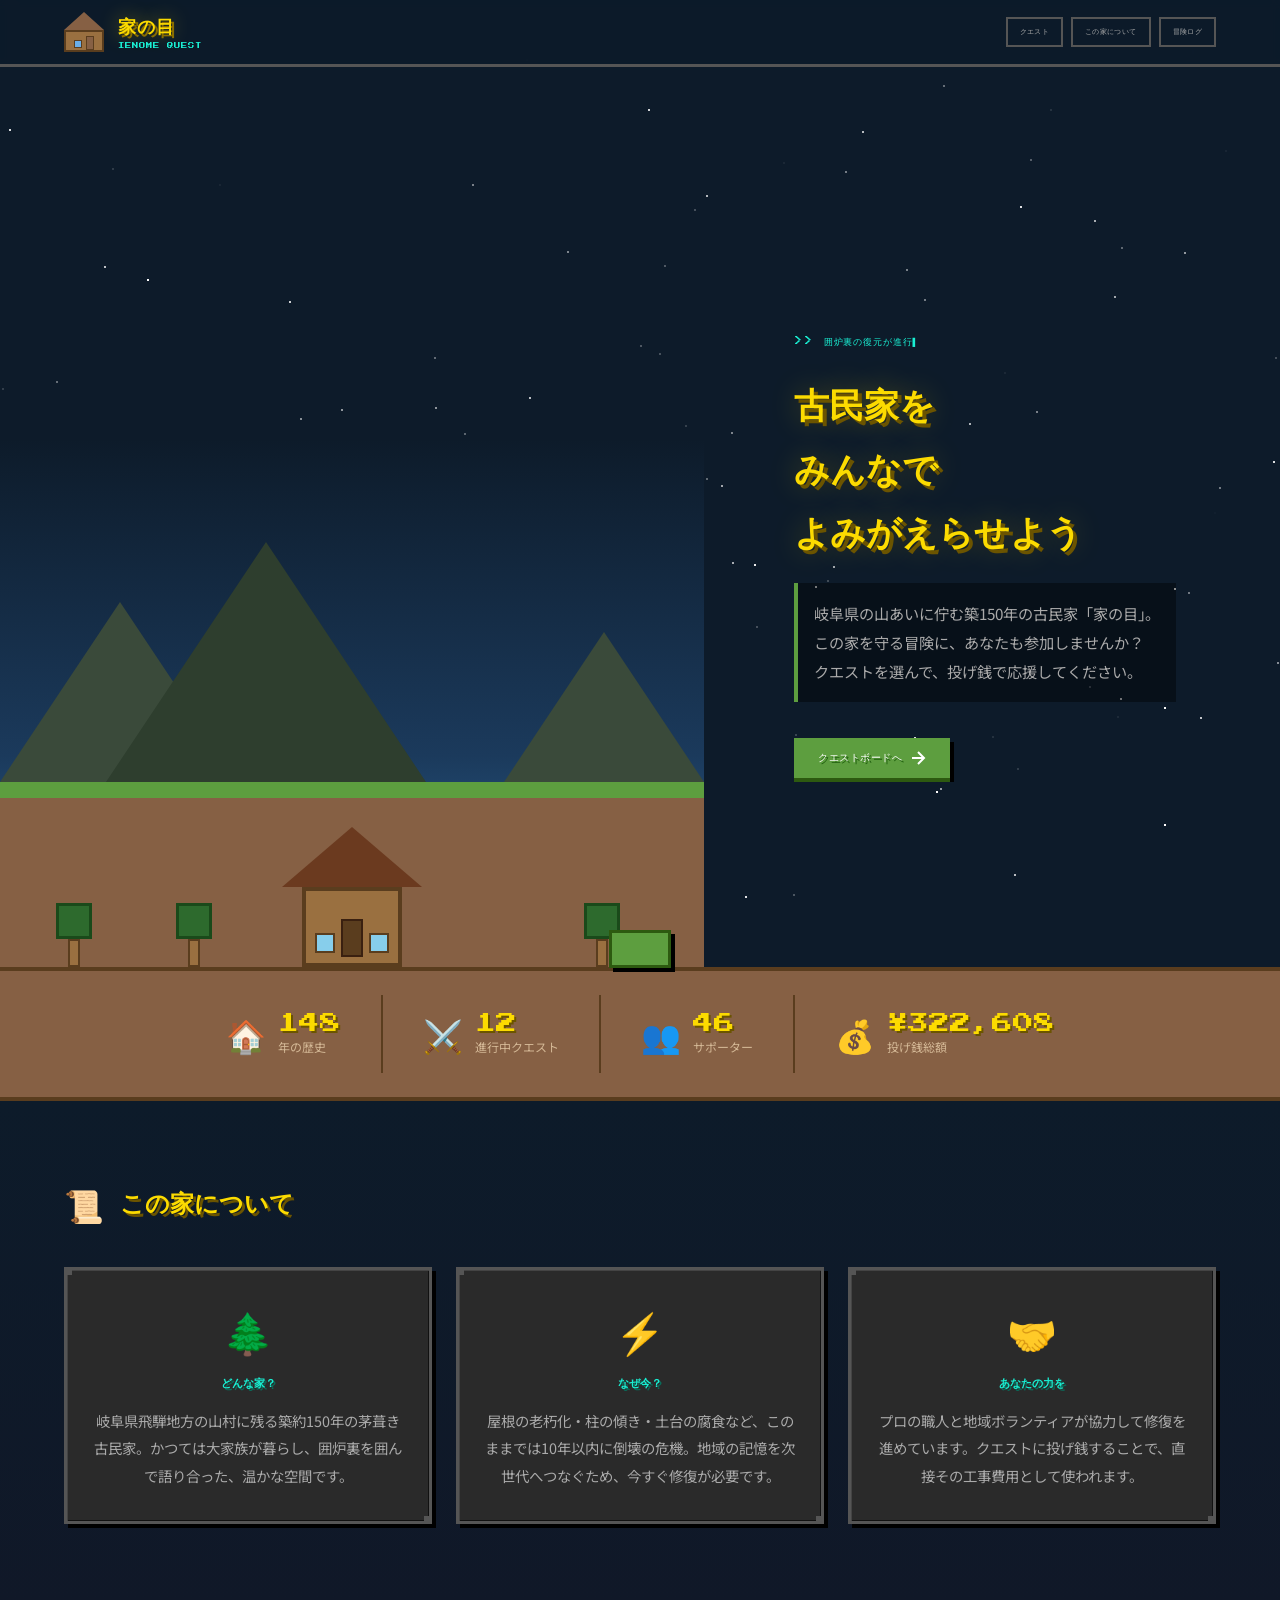
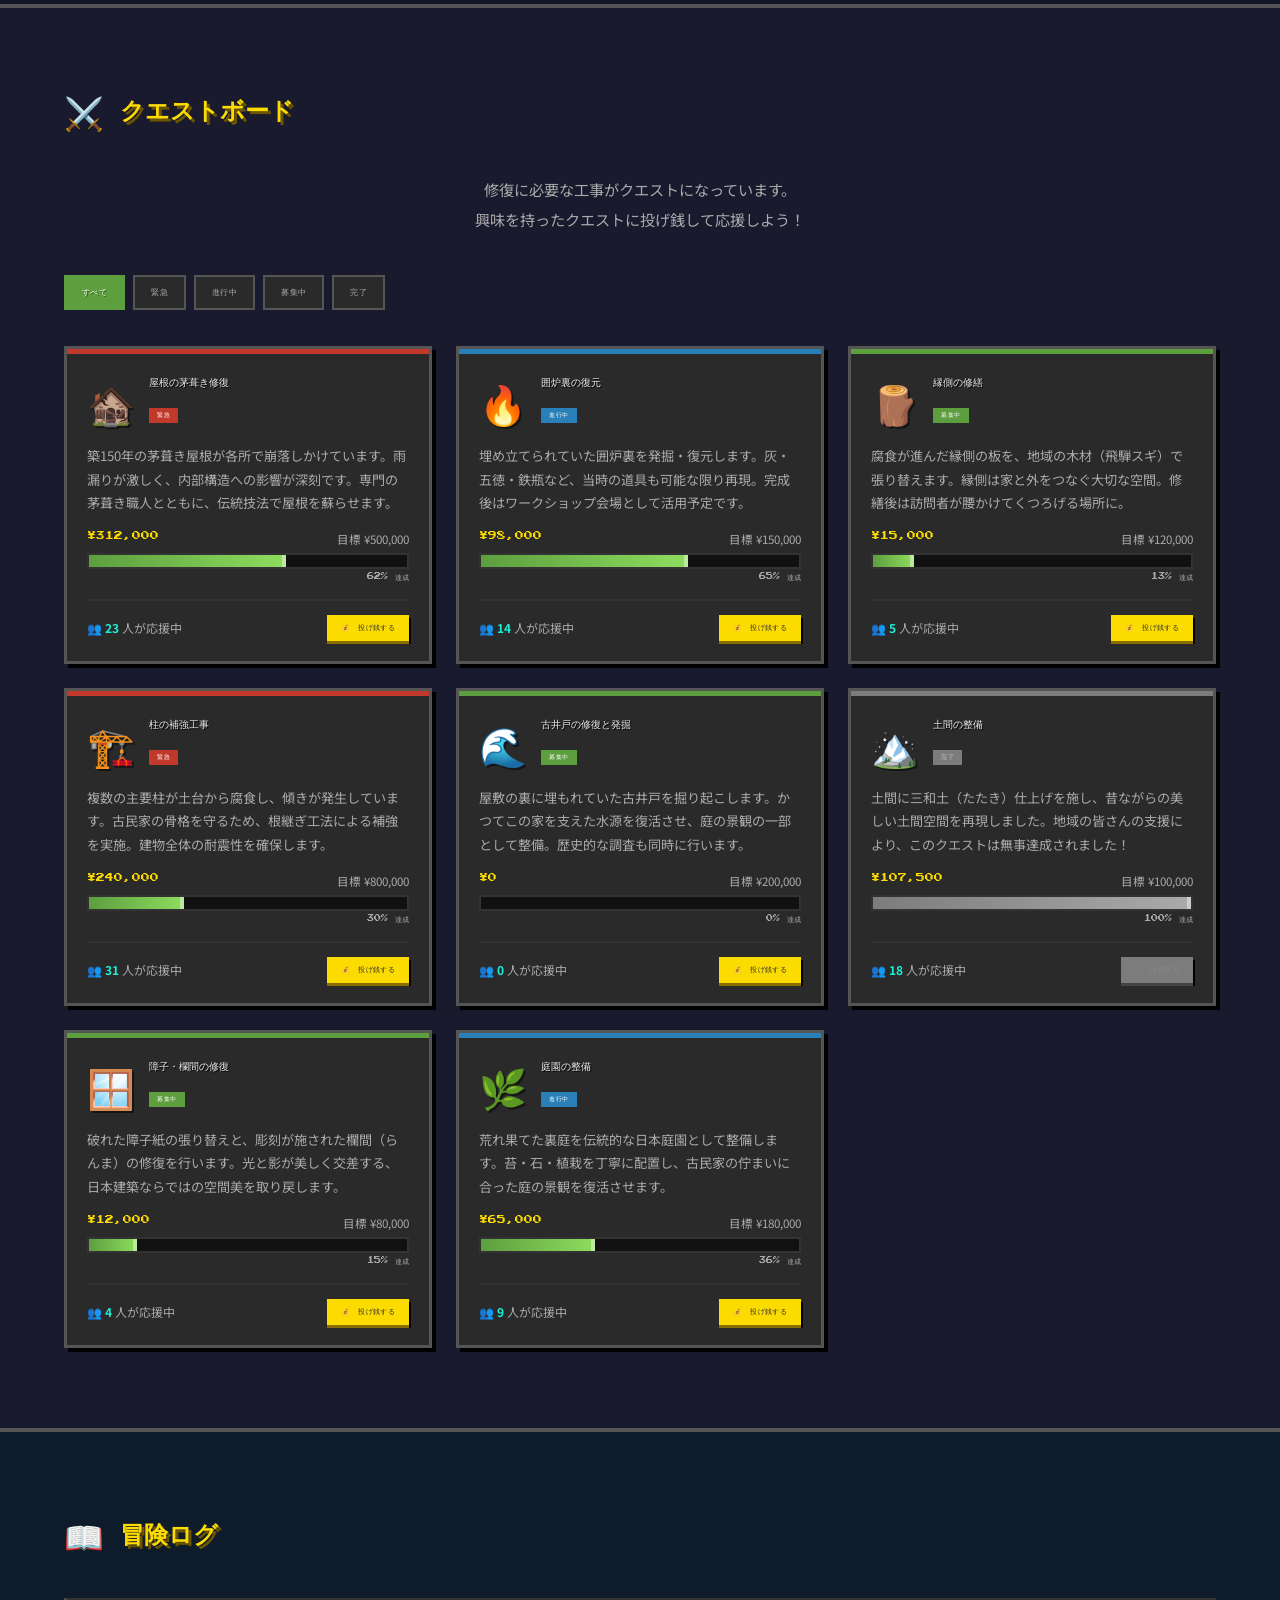
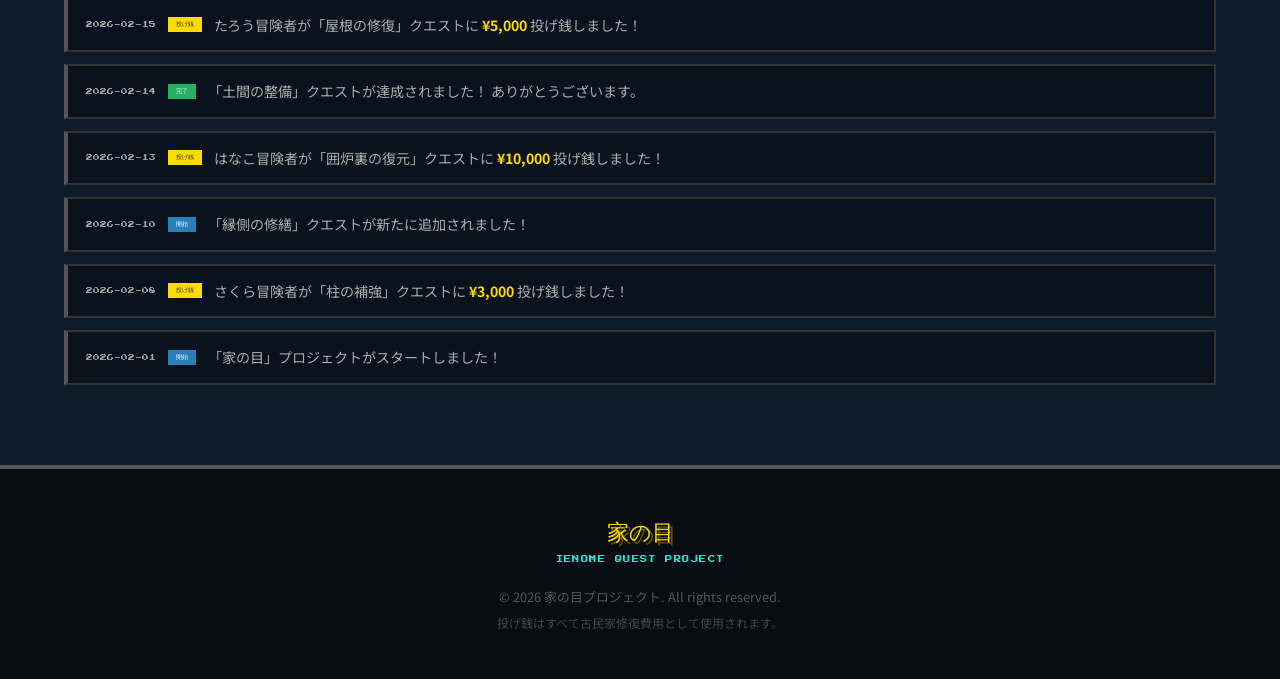
==== index.html @ 450e5b31 "Add Minecraft-themed 家の目 quest website 古民家修復プロジェクト「家の目」のベースウェブサイトを作成。 Minecraftスタイルのデザインで、修復クエストに投げ銭" ====
<!DOCTYPE html>
<html lang="ja">
<head>
  <meta charset="UTF-8" />
  <meta name="viewport" content="width=device-width, initial-scale=1.0" />
  <title>家の目 | 古民家クエスト</title>
  <link rel="preconnect" href="https://fonts.googleapis.com" />
  <link rel="preconnect" href="https://fonts.gstatic.com" crossorigin />
  <link href="https://fonts.googleapis.com/css2?family=Press+Start+2P&family=Noto+Sans+JP:wght@400;700&display=swap" rel="stylesheet" />
  <link rel="stylesheet" href="style.css" />
</head>
<body>

  <!-- ===== STARS BACKGROUND ===== -->
  <div class="stars" id="stars"></div>

  <!-- ===== HEADER ===== -->
  <header class="site-header">
    <div class="header-inner">
      <div class="logo-block">
        <div class="pixel-house">
          <div class="ph-roof"></div>
          <div class="ph-wall">
            <div class="ph-window"></div>
            <div class="ph-door"></div>
          </div>
        </div>
        <div class="logo-text">
          <h1 class="site-title">家の目</h1>
          <p class="site-subtitle">IENOME QUEST</p>
        </div>
      </div>
      <nav class="header-nav">
        <a href="#quests" class="nav-btn">クエスト</a>
        <a href="#about" class="nav-btn">この家について</a>
        <a href="#log" class="nav-btn">冒険ログ</a>
      </nav>
    </div>
  </header>

  <!-- ===== HERO ===== -->
  <section class="hero">
    <div class="hero-inner">
      <div class="typewriter-wrap">
        <p class="typewriter" id="typewriter"></p>
      </div>
      <h2 class="hero-title">古民家を<br>みんなで<br>よみがえらせよう</h2>
      <p class="hero-desc">
        岐阜県の山あいに佇む築150年の古民家「家の目」。<br>
        この家を守る冒険に、あなたも参加しませんか？<br>
        クエストを選んで、投げ銭で応援してください。
      </p>
      <a href="#quests" class="cta-btn pixel-btn">
        <span>クエストボードへ</span>
        <svg width="16" height="16" viewBox="0 0 16 16" fill="none"><path d="M2 8h12M8 2l6 6-6 6" stroke="currentColor" stroke-width="2"/></svg>
      </a>
    </div>
    <div class="hero-scene">
      <div class="mc-world">
        <div class="mc-sky"></div>
        <div class="mc-mountains">
          <div class="mc-mountain m1"></div>
          <div class="mc-mountain m2"></div>
          <div class="mc-mountain m3"></div>
        </div>
        <div class="mc-ground">
          <div class="mc-house">
            <div class="mc-house-roof"></div>
            <div class="mc-house-body">
              <div class="mc-house-window left"></div>
              <div class="mc-house-door"></div>
              <div class="mc-house-window right"></div>
            </div>
          </div>
          <div class="mc-tree t1"><div class="mc-tree-top"></div><div class="mc-tree-trunk"></div></div>
          <div class="mc-tree t2"><div class="mc-tree-top"></div><div class="mc-tree-trunk"></div></div>
          <div class="mc-tree t3"><div class="mc-tree-top"></div><div class="mc-tree-trunk"></div></div>
        </div>
      </div>
    </div>
  </section>

  <!-- ===== STATS ===== -->
  <section class="stats-bar">
    <div class="stat-item">
      <span class="stat-icon">🏠</span>
      <div>
        <div class="stat-num" data-target="150">0</div>
        <div class="stat-label">年の歴史</div>
      </div>
    </div>
    <div class="stat-item">
      <span class="stat-icon">⚔️</span>
      <div>
        <div class="stat-num" data-target="12">0</div>
        <div class="stat-label">進行中クエスト</div>
      </div>
    </div>
    <div class="stat-item">
      <span class="stat-icon">👥</span>
      <div>
        <div class="stat-num" data-target="47">0</div>
        <div class="stat-label">サポーター</div>
      </div>
    </div>
    <div class="stat-item">
      <span class="stat-icon">💰</span>
      <div>
        <div class="stat-num" data-target="328000" data-prefix="¥">0</div>
        <div class="stat-label">投げ銭総額</div>
      </div>
    </div>
  </section>

  <!-- ===== ABOUT ===== -->
  <section class="about-section" id="about">
    <div class="section-inner">
      <div class="section-header">
        <div class="pixel-icon">📜</div>
        <h2 class="section-title">この家について</h2>
      </div>
      <div class="about-grid">
        <div class="about-card mc-panel">
          <div class="about-card-icon">🌲</div>
          <h3>どんな家？</h3>
          <p>岐阜県飛騨地方の山村に残る築約150年の茅葺き古民家。かつては大家族が暮らし、囲炉裏を囲んで語り合った、温かな空間です。</p>
        </div>
        <div class="about-card mc-panel">
          <div class="about-card-icon">⚡</div>
          <h3>なぜ今？</h3>
          <p>屋根の老朽化・柱の傾き・土台の腐食など、このままでは10年以内に倒壊の危機。地域の記憶を次世代へつなぐため、今すぐ修復が必要です。</p>
        </div>
        <div class="about-card mc-panel">
          <div class="about-card-icon">🤝</div>
          <h3>あなたの力を</h3>
          <p>プロの職人と地域ボランティアが協力して修復を進めています。クエストに投げ銭することで、直接その工事費用として使われます。</p>
        </div>
      </div>
    </div>
  </section>

  <!-- ===== QUEST BOARD ===== -->
  <section class="quest-section" id="quests">
    <div class="section-inner">
      <div class="section-header">
        <div class="pixel-icon">⚔️</div>
        <h2 class="section-title">クエストボード</h2>
      </div>
      <p class="section-desc">修復に必要な工事がクエストになっています。<br>興味を持ったクエストに投げ銭して応援しよう！</p>

      <!-- Filter -->
      <div class="filter-bar">
        <button class="filter-btn active" data-filter="all">すべて</button>
        <button class="filter-btn" data-filter="urgent">緊急</button>
        <button class="filter-btn" data-filter="inprogress">進行中</button>
        <button class="filter-btn" data-filter="open">募集中</button>
        <button class="filter-btn" data-filter="completed">完了</button>
      </div>

      <!-- Quest Grid -->
      <div class="quest-grid" id="questGrid">
        <!-- Quests are injected by JS -->
      </div>
    </div>
  </section>

  <!-- ===== ADVENTURE LOG ===== -->
  <section class="log-section" id="log">
    <div class="section-inner">
      <div class="section-header">
        <div class="pixel-icon">📖</div>
        <h2 class="section-title">冒険ログ</h2>
      </div>
      <div class="log-list">
        <div class="log-entry">
          <span class="log-date">2026-02-15</span>
          <span class="log-badge badge-gold">投げ銭</span>
          <span class="log-text">たろう冒険者が「屋根の修復」クエストに <strong>¥5,000</strong> 投げ銭しました！</span>
        </div>
        <div class="log-entry">
          <span class="log-date">2026-02-14</span>
          <span class="log-badge badge-green">完了</span>
          <span class="log-text">「土間の整備」クエストが達成されました！ ありがとうございます。</span>
        </div>
        <div class="log-entry">
          <span class="log-date">2026-02-13</span>
          <span class="log-badge badge-gold">投げ銭</span>
          <span class="log-text">はなこ冒険者が「囲炉裏の復元」クエストに <strong>¥10,000</strong> 投げ銭しました！</span>
        </div>
        <div class="log-entry">
          <span class="log-date">2026-02-10</span>
          <span class="log-badge badge-blue">開始</span>
          <span class="log-text">「縁側の修繕」クエストが新たに追加されました！</span>
        </div>
        <div class="log-entry">
          <span class="log-date">2026-02-08</span>
          <span class="log-badge badge-gold">投げ銭</span>
          <span class="log-text">さくら冒険者が「柱の補強」クエストに <strong>¥3,000</strong> 投げ銭しました！</span>
        </div>
        <div class="log-entry">
          <span class="log-date">2026-02-01</span>
          <span class="log-badge badge-blue">開始</span>
          <span class="log-text">「家の目」プロジェクトがスタートしました！</span>
        </div>
      </div>
    </div>
  </section>

  <!-- ===== FOOTER ===== -->
  <footer class="site-footer">
    <div class="footer-inner">
      <div class="footer-logo">
        <span class="footer-title">家の目</span>
        <span class="footer-sub">IENOME QUEST PROJECT</span>
      </div>
      <p class="footer-copy">© 2026 家の目プロジェクト. All rights reserved.</p>
      <p class="footer-note">投げ銭はすべて古民家修復費用として使用されます。</p>
    </div>
  </footer>

  <!-- ===== DONATE MODAL ===== -->
  <div class="modal-overlay" id="modalOverlay">
    <div class="modal mc-panel" id="modal">
      <button class="modal-close" id="modalClose">✕</button>
      <div class="modal-header">
        <div class="modal-icon" id="modalIcon"></div>
        <h3 class="modal-title" id="modalTitle"></h3>
        <div class="modal-status" id="modalStatus"></div>
      </div>
      <div class="modal-progress-wrap">
        <div class="modal-progress-bar">
          <div class="modal-progress-fill" id="modalProgressFill"></div>
        </div>
        <div class="modal-progress-label">
          <span id="modalRaised">¥0</span> / <span id="modalGoal">¥0</span>
        </div>
      </div>
      <p class="modal-desc" id="modalDesc"></p>
      <div class="donate-amounts">
        <button class="amount-btn" data-amount="500">¥500</button>
        <button class="amount-btn" data-amount="1000">¥1,000</button>
        <button class="amount-btn" data-amount="3000">¥3,000</button>
        <button class="amount-btn" data-amount="5000">¥5,000</button>
        <button class="amount-btn" data-amount="10000">¥10,000</button>
        <button class="amount-btn custom-amount-btn" data-amount="custom">任意の金額</button>
      </div>
      <div class="custom-input-wrap" id="customInputWrap">
        <input type="number" class="custom-input" id="customInput" placeholder="金額を入力 (円)" min="100" />
      </div>
      <button class="donate-submit pixel-btn" id="donateSubmit">
        <span>投げ銭する！</span>
      </button>
    </div>
  </div>

  <!-- ===== TOAST ===== -->
  <div class="toast" id="toast"></div>

  <script src="script.js"></script>
</body>
</html>
---- style.css ----
/* ================================================================
   家の目 — Minecraft Quest Website
   style.css
================================================================ */

/* ─── RESET & BASE ─────────────────────────────────────────── */
*, *::before, *::after { box-sizing: border-box; margin: 0; padding: 0; }

:root {
  --mc-grass:   #5D9E3F;
  --mc-dirt:    #866044;
  --mc-stone:   #7C7C7C;
  --mc-wood:    #9A7040;
  --mc-gold:    #FCDB00;
  --mc-diamond: #1AEFD3;
  --mc-sky:     #6AAEE8;
  --mc-night:   #0D1B2A;
  --mc-dark:    #1A1A2E;
  --mc-panel:   #2A2A2A;
  --mc-border:  #555555;
  --mc-red:     #C0392B;
  --mc-green:   #27AE60;
  --mc-blue:    #2980B9;
  --mc-orange:  #E67E22;

  --text-main:  #EEEEEE;
  --text-dim:   #AAAAAA;
  --text-dark:  #222222;

  --font-pixel: 'Press Start 2P', monospace;
  --font-body:  'Noto Sans JP', sans-serif;

  --radius:     0px;  /* flat Minecraft look */
  --border:     3px solid var(--mc-border);
  --shadow:     4px 4px 0 #000;
}

html { scroll-behavior: smooth; }

body {
  font-family: var(--font-body);
  background-color: var(--mc-night);
  color: var(--text-main);
  min-height: 100vh;
  overflow-x: hidden;
  image-rendering: pixelated;
}

a { color: inherit; text-decoration: none; }

/* ─── STARS ─────────────────────────────────────────────────── */
.stars {
  position: fixed;
  inset: 0;
  pointer-events: none;
  z-index: 0;
}
.star {
  position: absolute;
  width: 2px;
  height: 2px;
  background: #fff;
  animation: twinkle 3s infinite alternate;
}
@keyframes twinkle {
  from { opacity: 0.2; }
  to   { opacity: 1; }
}

/* ─── SHARED PANEL ───────────────────────────────────────────── */
.mc-panel {
  background: var(--mc-panel);
  border: 3px solid var(--mc-border);
  box-shadow: inset 1px 1px 0 #444, inset -1px -1px 0 #111, var(--shadow);
  position: relative;
}

/* Pixelated corner decoration */
.mc-panel::before {
  content: '';
  position: absolute;
  top: -1px; left: -1px;
  width: 6px; height: 6px;
  background: var(--mc-border);
}
.mc-panel::after {
  content: '';
  position: absolute;
  bottom: -1px; right: -1px;
  width: 6px; height: 6px;
  background: var(--mc-border);
}

/* ─── PIXEL BUTTON ───────────────────────────────────────────── */
.pixel-btn {
  display: inline-flex;
  align-items: center;
  gap: 8px;
  font-family: var(--font-pixel);
  font-size: 0.65rem;
  padding: 12px 24px;
  background: var(--mc-grass);
  color: #fff;
  border: none;
  cursor: pointer;
  text-shadow: 2px 2px 0 #1a5a0a;
  box-shadow: 0 4px 0 #2d5a10, 4px 4px 0 #000;
  transition: transform 0.05s, box-shadow 0.05s;
  letter-spacing: 0.05em;
}
.pixel-btn:hover {
  background: #6ab84a;
  transform: translateY(-2px);
  box-shadow: 0 6px 0 #2d5a10, 4px 6px 0 #000;
}
.pixel-btn:active {
  transform: translateY(2px);
  box-shadow: 0 2px 0 #2d5a10, 4px 2px 0 #000;
}

/* ─── HEADER ─────────────────────────────────────────────────── */
.site-header {
  position: sticky;
  top: 0;
  z-index: 100;
  background: rgba(13, 27, 42, 0.92);
  border-bottom: 3px solid var(--mc-border);
  backdrop-filter: blur(4px);
}
.header-inner {
  max-width: 1200px;
  margin: 0 auto;
  padding: 12px 24px;
  display: flex;
  align-items: center;
  justify-content: space-between;
  gap: 16px;
}
.logo-block {
  display: flex;
  align-items: center;
  gap: 14px;
}

/* Pixel house icon */
.pixel-house {
  width: 40px;
  flex-shrink: 0;
}
.ph-roof {
  width: 0;
  height: 0;
  border-left: 20px solid transparent;
  border-right: 20px solid transparent;
  border-bottom: 18px solid var(--mc-dirt);
}
.ph-wall {
  background: var(--mc-wood);
  height: 22px;
  display: flex;
  align-items: flex-end;
  justify-content: center;
  gap: 4px;
  padding: 0 4px;
  border: 2px solid #5a3d1e;
}
.ph-window {
  width: 8px;
  height: 8px;
  background: var(--mc-sky);
  border: 1px solid #5a3d1e;
  margin-bottom: 2px;
}
.ph-door {
  width: 8px;
  height: 14px;
  background: var(--mc-dirt);
  border: 1px solid #5a3d1e;
}

.site-title {
  font-family: var(--font-pixel);
  font-size: 1.1rem;
  color: var(--mc-gold);
  text-shadow: 3px 3px 0 #8a6e00, 0 0 20px rgba(252, 219, 0, 0.4);
  letter-spacing: 0.05em;
}
.site-subtitle {
  font-family: var(--font-pixel);
  font-size: 0.4rem;
  color: var(--mc-diamond);
  letter-spacing: 0.15em;
  margin-top: 4px;
}

.header-nav {
  display: flex;
  gap: 8px;
  flex-wrap: wrap;
}
.nav-btn {
  font-family: var(--font-pixel);
  font-size: 0.45rem;
  padding: 8px 12px;
  background: transparent;
  border: 2px solid var(--mc-border);
  color: var(--text-dim);
  cursor: pointer;
  transition: background 0.15s, color 0.15s, border-color 0.15s;
  letter-spacing: 0.05em;
}
.nav-btn:hover {
  background: var(--mc-panel);
  color: var(--mc-gold);
  border-color: var(--mc-gold);
}

/* ─── HERO ───────────────────────────────────────────────────── */
.hero {
  position: relative;
  min-height: 100vh;
  display: flex;
  align-items: center;
  overflow: hidden;
  padding: 80px 24px 0;
}
.hero-inner {
  position: relative;
  z-index: 2;
  max-width: 560px;
  margin-left: auto;
  margin-right: 80px;
}

.typewriter-wrap {
  font-family: var(--font-pixel);
  font-size: 0.55rem;
  color: var(--mc-diamond);
  letter-spacing: 0.1em;
  min-height: 1.4em;
  margin-bottom: 20px;
}
.typewriter::after {
  content: '▌';
  animation: blink 0.7s step-end infinite;
}
@keyframes blink { 50% { opacity: 0; } }

.hero-title {
  font-family: var(--font-pixel);
  font-size: clamp(1.4rem, 4vw, 2.2rem);
  line-height: 1.8;
  color: var(--mc-gold);
  text-shadow: 4px 4px 0 #6b5400, 0 0 30px rgba(252,219,0,0.3);
  margin-bottom: 24px;
}
.hero-desc {
  font-size: 0.95rem;
  line-height: 1.9;
  color: var(--text-dim);
  margin-bottom: 36px;
  background: rgba(0,0,0,0.4);
  padding: 16px;
  border-left: 4px solid var(--mc-grass);
}

/* Minecraft world scene */
.hero-scene {
  position: absolute;
  bottom: 0;
  left: 0;
  width: 55%;
  z-index: 1;
}
.mc-world {
  position: relative;
  width: 100%;
  aspect-ratio: 4/3;
}
.mc-sky {
  position: absolute;
  inset: 0;
  background: linear-gradient(180deg, #0D1B2A 0%, #1B3A5C 60%, #2E6B9E 100%);
}
.mc-mountains {
  position: absolute;
  bottom: 35%;
  left: 0;
  right: 0;
  display: flex;
  align-items: flex-end;
  gap: 0;
}
.mc-mountain {
  position: absolute;
  bottom: 0;
}
.mc-mountain::before {
  content: '';
  display: block;
}
.m1 { left: 0; }
.m1::before {
  width: 0; height: 0;
  border-left: 120px solid transparent;
  border-right: 120px solid transparent;
  border-bottom: 180px solid #3A4A3A;
}
.m2 { left: 15%; }
.m2::before {
  width: 0; height: 0;
  border-left: 160px solid transparent;
  border-right: 160px solid transparent;
  border-bottom: 240px solid #2E3E2E;
}
.m3 { right: 0; }
.m3::before {
  width: 0; height: 0;
  border-left: 100px solid transparent;
  border-right: 100px solid transparent;
  border-bottom: 150px solid #3A4A3A;
}

.mc-ground {
  position: absolute;
  bottom: 0;
  left: 0;
  right: 0;
  height: 35%;
  background: linear-gradient(180deg, var(--mc-grass) 0%, var(--mc-grass) 16px, var(--mc-dirt) 16px);
  display: flex;
  align-items: flex-end;
  justify-content: center;
  padding-bottom: 0;
}

.mc-house {
  position: relative;
  z-index: 3;
  margin-bottom: 0;
}
.mc-house-roof {
  width: 0; height: 0;
  border-left: 70px solid transparent;
  border-right: 70px solid transparent;
  border-bottom: 60px solid #6B3A1F;
  margin: 0 auto;
}
.mc-house-body {
  width: 100px;
  height: 80px;
  background: var(--mc-wood);
  border: 4px solid #5a3d1e;
  display: flex;
  align-items: flex-end;
  justify-content: space-around;
  padding: 6px;
  margin: 0 auto;
}
.mc-house-window {
  width: 20px; height: 20px;
  background: #87CEEB;
  border: 2px solid #5a3d1e;
  margin-bottom: 4px;
}
.mc-house-door {
  width: 22px; height: 38px;
  background: #5a3d1e;
  border: 2px solid #3a2010;
}

.mc-tree { position: absolute; bottom: 0; z-index: 2; }
.t1 { left: 8%; }
.t2 { right: 12%; }
.t3 { left: 25%; }

.mc-tree-top {
  width: 36px; height: 36px;
  background: #2D6A2D;
  border: 3px solid #1a4a1a;
  margin: 0 auto;
}
.mc-tree-trunk {
  width: 12px; height: 28px;
  background: var(--mc-wood);
  border: 2px solid #5a3d1e;
  margin: 0 auto;
}

/* ─── STATS BAR ──────────────────────────────────────────────── */
.stats-bar {
  position: relative;
  z-index: 2;
  display: flex;
  justify-content: center;
  flex-wrap: wrap;
  gap: 0;
  background: var(--mc-dirt);
  border-top: 4px solid #5a3d1e;
  border-bottom: 4px solid #5a3d1e;
  padding: 24px;
}
.stat-item {
  display: flex;
  align-items: center;
  gap: 12px;
  padding: 16px 40px;
  border-right: 2px solid #5a3d1e;
}
.stat-item:last-child { border-right: none; }
.stat-icon { font-size: 2rem; }
.stat-num {
  font-family: var(--font-pixel);
  font-size: 1.3rem;
  color: var(--mc-gold);
  text-shadow: 2px 2px 0 #6b5400;
}
.stat-label {
  font-size: 0.75rem;
  color: #d4b896;
  margin-top: 4px;
}

/* ─── SECTION SHARED ─────────────────────────────────────────── */
.section-inner {
  max-width: 1200px;
  margin: 0 auto;
  padding: 80px 24px;
}
.section-header {
  display: flex;
  align-items: center;
  gap: 16px;
  margin-bottom: 40px;
}
.pixel-icon { font-size: 2rem; }
.section-title {
  font-family: var(--font-pixel);
  font-size: clamp(1rem, 3vw, 1.5rem);
  color: var(--mc-gold);
  text-shadow: 3px 3px 0 #6b5400;
}
.section-desc {
  text-align: center;
  color: var(--text-dim);
  line-height: 2;
  margin-bottom: 40px;
  font-size: 0.95rem;
}

/* ─── ABOUT ──────────────────────────────────────────────────── */
.about-section {
  background: linear-gradient(180deg, var(--mc-night) 0%, #101828 100%);
}
.about-grid {
  display: grid;
  grid-template-columns: repeat(auto-fit, minmax(280px, 1fr));
  gap: 24px;
}
.about-card {
  padding: 32px 24px;
  text-align: center;
  transition: transform 0.2s;
}
.about-card:hover { transform: translateY(-4px); }
.about-card-icon { font-size: 2.5rem; margin-bottom: 16px; }
.about-card h3 {
  font-family: var(--font-pixel);
  font-size: 0.7rem;
  color: var(--mc-diamond);
  margin-bottom: 16px;
  text-shadow: 2px 2px 0 #0a6b5a;
}
.about-card p {
  font-size: 0.9rem;
  line-height: 1.9;
  color: var(--text-dim);
}

/* ─── FILTER BAR ─────────────────────────────────────────────── */
.filter-bar {
  display: flex;
  flex-wrap: wrap;
  gap: 8px;
  margin-bottom: 36px;
}
.filter-btn {
  font-family: var(--font-pixel);
  font-size: 0.5rem;
  padding: 10px 16px;
  background: var(--mc-panel);
  border: 2px solid var(--mc-border);
  color: var(--text-dim);
  cursor: pointer;
  letter-spacing: 0.05em;
  transition: all 0.15s;
}
.filter-btn:hover, .filter-btn.active {
  background: var(--mc-grass);
  border-color: var(--mc-grass);
  color: #fff;
  text-shadow: 1px 1px 0 #1a5a0a;
}

/* ─── QUEST GRID ─────────────────────────────────────────────── */
.quest-section {
  background: var(--mc-dark);
  border-top: 4px solid var(--mc-border);
}
.quest-grid {
  display: grid;
  grid-template-columns: repeat(auto-fill, minmax(320px, 1fr));
  gap: 24px;
}

/* ─── QUEST CARD ─────────────────────────────────────────────── */
.quest-card {
  background: var(--mc-panel);
  border: 3px solid var(--mc-border);
  box-shadow: 4px 4px 0 #000;
  cursor: pointer;
  transition: transform 0.15s, box-shadow 0.15s;
  position: relative;
  overflow: hidden;
}
.quest-card:hover {
  transform: translateY(-4px) translateX(-2px);
  box-shadow: 6px 8px 0 #000;
  border-color: var(--mc-gold);
}
.quest-card.hidden { display: none; }

/* Rarity stripe on top */
.quest-card::before {
  content: '';
  display: block;
  height: 5px;
  width: 100%;
}
.quest-card[data-rarity="urgent"]::before   { background: var(--mc-red); }
.quest-card[data-rarity="inprogress"]::before { background: var(--mc-blue); }
.quest-card[data-rarity="open"]::before    { background: var(--mc-grass); }
.quest-card[data-rarity="completed"]::before { background: var(--mc-stone); }

.quest-card-inner { padding: 20px; }

.quest-header {
  display: flex;
  align-items: flex-start;
  gap: 14px;
  margin-bottom: 14px;
}
.quest-icon {
  font-size: 2.4rem;
  flex-shrink: 0;
  filter: drop-shadow(2px 2px 0 rgba(0,0,0,0.5));
}
.quest-meta { flex: 1; }
.quest-title {
  font-family: var(--font-pixel);
  font-size: 0.62rem;
  color: var(--text-main);
  line-height: 1.6;
  margin-bottom: 8px;
  text-shadow: 1px 1px 0 #000;
}
.quest-status-badge {
  display: inline-block;
  font-family: var(--font-pixel);
  font-size: 0.38rem;
  padding: 3px 8px;
  letter-spacing: 0.1em;
}
.badge-urgent    { background: var(--mc-red);    color: #fff; }
.badge-inprogress{ background: var(--mc-blue);   color: #fff; }
.badge-open      { background: var(--mc-grass);  color: #fff; }
.badge-completed { background: var(--mc-stone);  color: #ccc; }

.quest-desc {
  font-size: 0.82rem;
  color: var(--text-dim);
  line-height: 1.8;
  margin-bottom: 16px;
}

/* Progress */
.quest-progress {
  margin-bottom: 16px;
}
.progress-labels {
  display: flex;
  justify-content: space-between;
  font-size: 0.72rem;
  margin-bottom: 6px;
}
.progress-raised {
  font-family: var(--font-pixel);
  font-size: 0.55rem;
  color: var(--mc-gold);
}
.progress-goal { color: var(--text-dim); }
.progress-bar {
  height: 16px;
  background: #111;
  border: 2px solid #333;
  position: relative;
  overflow: hidden;
}
.progress-fill {
  height: 100%;
  background: linear-gradient(90deg, var(--mc-grass), #8edd5e);
  transition: width 1.2s cubic-bezier(0.4, 0, 0.2, 1);
  position: relative;
}
.progress-fill::after {
  content: '';
  position: absolute;
  top: 0; right: 0; bottom: 0;
  width: 4px;
  background: rgba(255,255,255,0.4);
  animation: shine 1.5s infinite;
}
@keyframes shine {
  0% { opacity: 0; }
  50% { opacity: 1; }
  100% { opacity: 0; }
}
.progress-fill.completed-fill {
  background: linear-gradient(90deg, var(--mc-stone), #aaa);
}
.progress-pct {
  font-family: var(--font-pixel);
  font-size: 0.45rem;
  color: var(--text-dim);
  margin-top: 4px;
  text-align: right;
}

/* Quest footer */
.quest-footer {
  display: flex;
  align-items: center;
  justify-content: space-between;
  padding-top: 14px;
  border-top: 2px solid #333;
}
.quest-supporters {
  font-size: 0.75rem;
  color: var(--text-dim);
}
.quest-supporters span { color: var(--mc-diamond); font-weight: bold; }
.quest-donate-btn {
  font-family: var(--font-pixel);
  font-size: 0.45rem;
  padding: 8px 14px;
  background: var(--mc-gold);
  color: #333;
  border: none;
  cursor: pointer;
  text-shadow: none;
  box-shadow: 0 3px 0 #8a6e00, 2px 3px 0 #000;
  transition: transform 0.05s, box-shadow 0.05s;
  letter-spacing: 0.05em;
}
.quest-donate-btn:hover {
  background: #ffe030;
  transform: translateY(-1px);
  box-shadow: 0 4px 0 #8a6e00, 2px 4px 0 #000;
}
.quest-donate-btn:active {
  transform: translateY(2px);
  box-shadow: 0 1px 0 #8a6e00, 2px 1px 0 #000;
}
.quest-donate-btn:disabled {
  background: var(--mc-stone);
  color: #888;
  cursor: default;
  box-shadow: 0 3px 0 #444, 2px 3px 0 #000;
}

/* ─── ADVENTURE LOG ──────────────────────────────────────────── */
.log-section {
  background: var(--mc-night);
  border-top: 4px solid var(--mc-border);
}
.log-list {
  display: flex;
  flex-direction: column;
  gap: 12px;
}
.log-entry {
  display: flex;
  align-items: center;
  gap: 12px;
  padding: 14px 18px;
  background: rgba(0,0,0,0.3);
  border: 2px solid #333;
  border-left: 4px solid var(--mc-border);
  font-size: 0.88rem;
  flex-wrap: wrap;
}
.log-date {
  font-family: var(--font-pixel);
  font-size: 0.42rem;
  color: var(--text-dim);
  flex-shrink: 0;
}
.log-badge {
  font-family: var(--font-pixel);
  font-size: 0.38rem;
  padding: 3px 8px;
  flex-shrink: 0;
}
.badge-gold   { background: var(--mc-gold);  color: #333; }
.badge-green  { background: var(--mc-green); color: #fff; }
.badge-blue   { background: var(--mc-blue);  color: #fff; }
.log-text { color: var(--text-dim); line-height: 1.6; }
.log-text strong { color: var(--mc-gold); }

/* ─── FOOTER ─────────────────────────────────────────────────── */
.site-footer {
  background: #080d14;
  border-top: 4px solid var(--mc-border);
  padding: 48px 24px;
  text-align: center;
}
.footer-inner { max-width: 600px; margin: 0 auto; }
.footer-title {
  font-family: var(--font-pixel);
  font-size: 1.4rem;
  color: var(--mc-gold);
  text-shadow: 3px 3px 0 #6b5400;
  display: block;
  margin-bottom: 8px;
}
.footer-sub {
  font-family: var(--font-pixel);
  font-size: 0.45rem;
  color: var(--mc-diamond);
  display: block;
  letter-spacing: 0.2em;
  margin-bottom: 24px;
}
.footer-copy { font-size: 0.8rem; color: #555; margin-bottom: 8px; }
.footer-note { font-size: 0.75rem; color: #444; }

/* ─── MODAL ──────────────────────────────────────────────────── */
.modal-overlay {
  position: fixed;
  inset: 0;
  background: rgba(0,0,0,0.85);
  z-index: 200;
  display: flex;
  align-items: center;
  justify-content: center;
  padding: 24px;
  opacity: 0;
  pointer-events: none;
  transition: opacity 0.2s;
}
.modal-overlay.open {
  opacity: 1;
  pointer-events: all;
}
.modal {
  max-width: 500px;
  width: 100%;
  padding: 32px;
  position: relative;
  transform: translateY(20px);
  transition: transform 0.2s;
}
.modal-overlay.open .modal { transform: translateY(0); }

.modal-close {
  position: absolute;
  top: 12px; right: 12px;
  background: none;
  border: 2px solid var(--mc-border);
  color: var(--text-dim);
  font-size: 1rem;
  width: 32px; height: 32px;
  cursor: pointer;
  line-height: 1;
  transition: background 0.15s, color 0.15s;
}
.modal-close:hover { background: var(--mc-red); color: #fff; }

.modal-header {
  display: flex;
  align-items: flex-start;
  gap: 16px;
  margin-bottom: 20px;
}
.modal-icon { font-size: 3rem; flex-shrink: 0; }
.modal-title {
  font-family: var(--font-pixel);
  font-size: 0.75rem;
  color: var(--mc-gold);
  text-shadow: 2px 2px 0 #6b5400;
  line-height: 1.7;
  flex: 1;
}
.modal-status {
  font-family: var(--font-pixel);
  font-size: 0.4rem;
  padding: 4px 8px;
  margin-top: 8px;
}

.modal-progress-wrap { margin-bottom: 20px; }
.modal-progress-bar {
  height: 20px;
  background: #111;
  border: 2px solid #333;
  margin-bottom: 8px;
  overflow: hidden;
}
.modal-progress-fill {
  height: 100%;
  background: linear-gradient(90deg, var(--mc-grass), #8edd5e);
  transition: width 0.8s ease;
}
.modal-progress-label {
  display: flex;
  justify-content: space-between;
  font-size: 0.82rem;
  color: var(--text-dim);
}
#modalRaised { color: var(--mc-gold); font-weight: bold; }

.modal-desc {
  font-size: 0.88rem;
  color: var(--text-dim);
  line-height: 1.9;
  margin-bottom: 24px;
  padding: 16px;
  background: rgba(0,0,0,0.3);
  border-left: 3px solid var(--mc-grass);
}

.donate-amounts {
  display: grid;
  grid-template-columns: repeat(3, 1fr);
  gap: 8px;
  margin-bottom: 16px;
}
.amount-btn {
  font-family: var(--font-pixel);
  font-size: 0.5rem;
  padding: 12px 8px;
  background: var(--mc-panel);
  border: 2px solid var(--mc-border);
  color: var(--text-main);
  cursor: pointer;
  transition: all 0.15s;
  letter-spacing: 0.05em;
}
.amount-btn:hover, .amount-btn.selected {
  background: var(--mc-gold);
  border-color: var(--mc-gold);
  color: #333;
}
.custom-amount-btn { grid-column: 1 / -1; }

.custom-input-wrap {
  margin-bottom: 16px;
  display: none;
}
.custom-input-wrap.visible { display: block; }
.custom-input {
  width: 100%;
  background: #111;
  border: 2px solid var(--mc-border);
  color: var(--text-main);
  font-family: var(--font-body);
  font-size: 1.1rem;
  padding: 12px 16px;
  outline: none;
  transition: border-color 0.15s;
}
.custom-input:focus { border-color: var(--mc-gold); }

.donate-submit {
  width: 100%;
  justify-content: center;
  font-size: 0.7rem;
  padding: 16px;
  background: var(--mc-gold);
  color: #333;
  text-shadow: 1px 1px 0 rgba(0,0,0,0.2);
  box-shadow: 0 4px 0 #8a6e00, 4px 4px 0 #000;
}
.donate-submit:hover { background: #ffe030; }

/* ─── TOAST ──────────────────────────────────────────────────── */
.toast {
  position: fixed;
  bottom: 32px;
  left: 50%;
  transform: translateX(-50%) translateY(100px);
  background: var(--mc-grass);
  color: #fff;
  font-family: var(--font-pixel);
  font-size: 0.55rem;
  padding: 16px 28px;
  border: 3px solid #2d5a10;
  box-shadow: 4px 4px 0 #000;
  z-index: 300;
  transition: transform 0.3s cubic-bezier(0.34, 1.56, 0.64, 1);
  text-align: center;
  white-space: nowrap;
  letter-spacing: 0.05em;
}
.toast.show { transform: translateX(-50%) translateY(0); }

/* ─── RESPONSIVE ─────────────────────────────────────────────── */
@media (max-width: 768px) {
  .hero {
    flex-direction: column;
    padding-top: 60px;
    padding-bottom: 300px;
    min-height: auto;
  }
  .hero-inner {
    margin: 40px auto 0;
    max-width: 100%;
    text-align: center;
    padding: 0 8px;
  }
  .hero-desc { text-align: left; }
  .hero-scene {
    width: 100%;
    left: 0;
    bottom: 0;
  }
  .stat-item {
    padding: 16px 20px;
    border-right: none;
    border-bottom: 2px solid #5a3d1e;
  }
  .stats-bar { flex-direction: column; align-items: center; }
  .header-nav { display: none; }
  .donate-amounts { grid-template-columns: repeat(2, 1fr); }
  .custom-amount-btn { grid-column: 1 / -1; }
}

/* ─── SCROLL ANIMATIONS ──────────────────────────────────────── */
.reveal {
  opacity: 0;
  transform: translateY(30px);
  transition: opacity 0.6s ease, transform 0.6s ease;
}
.reveal.visible {
  opacity: 1;
  transform: translateY(0);
}
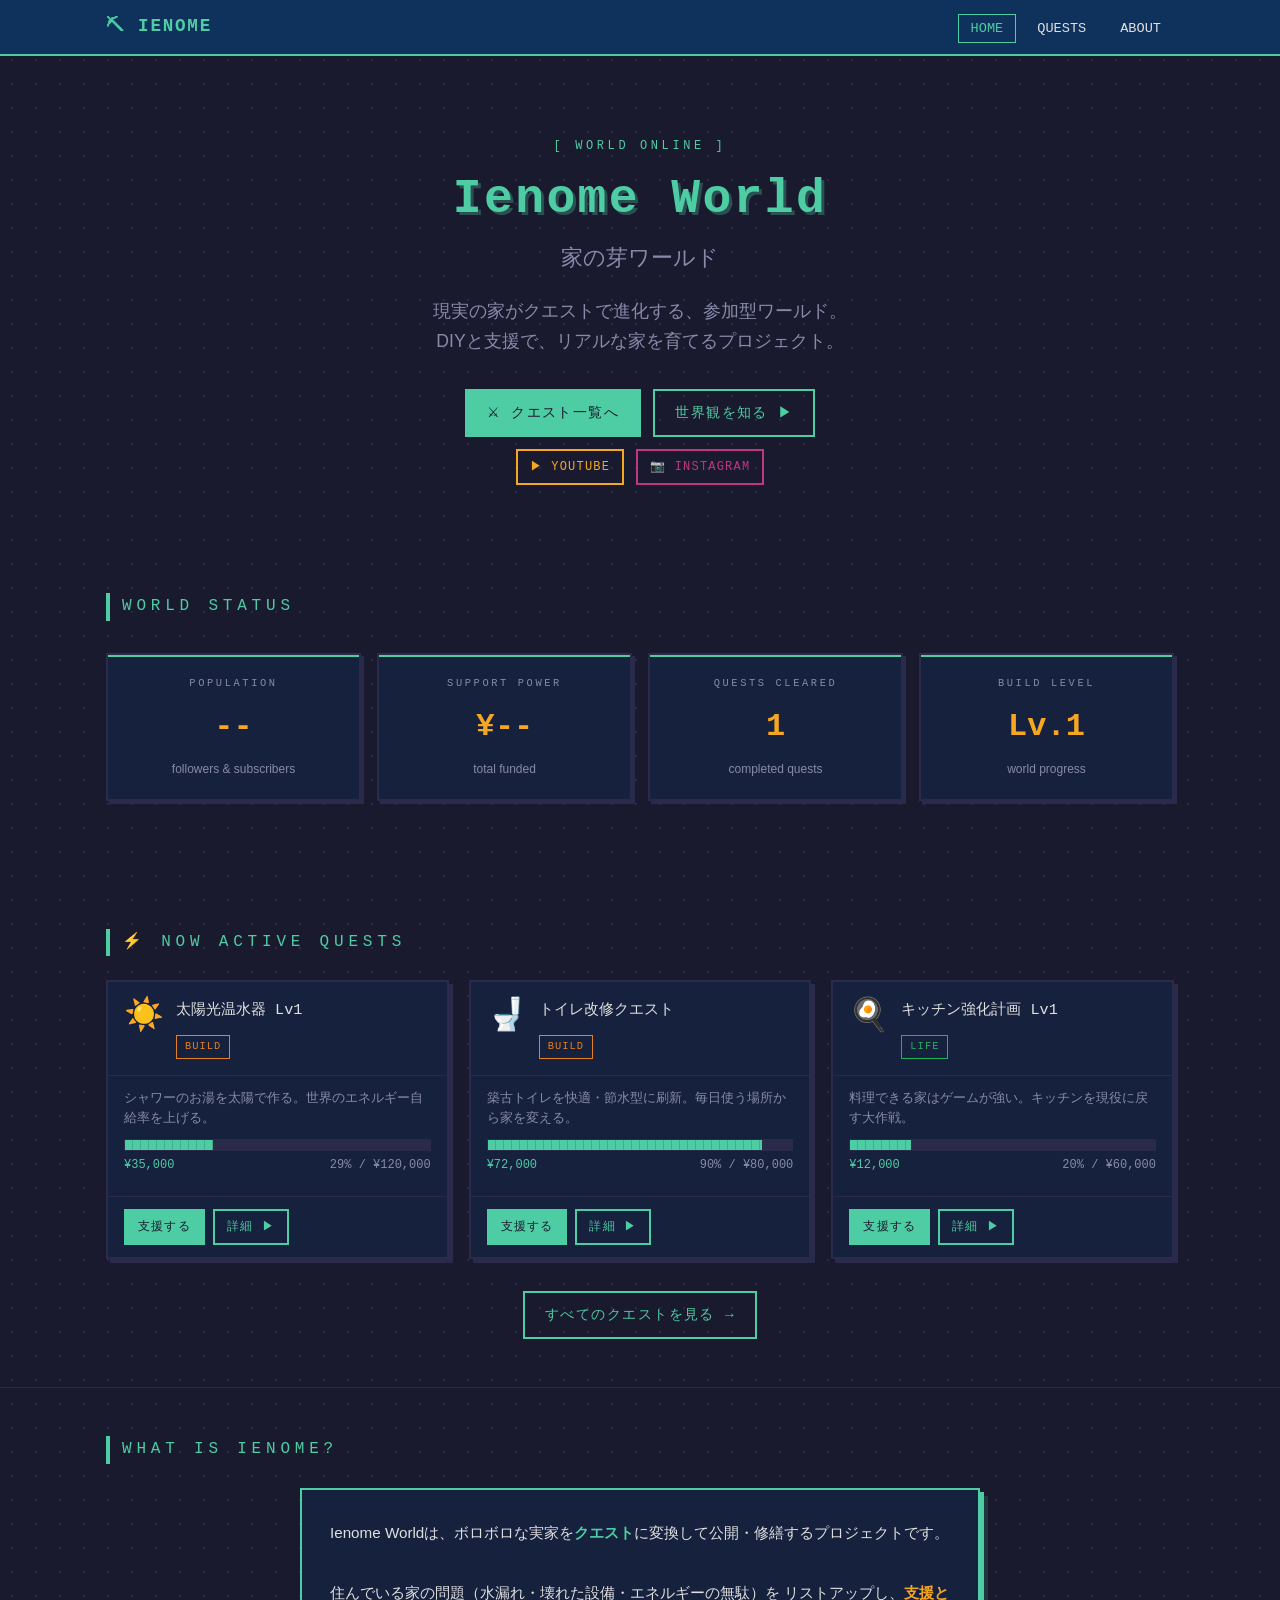
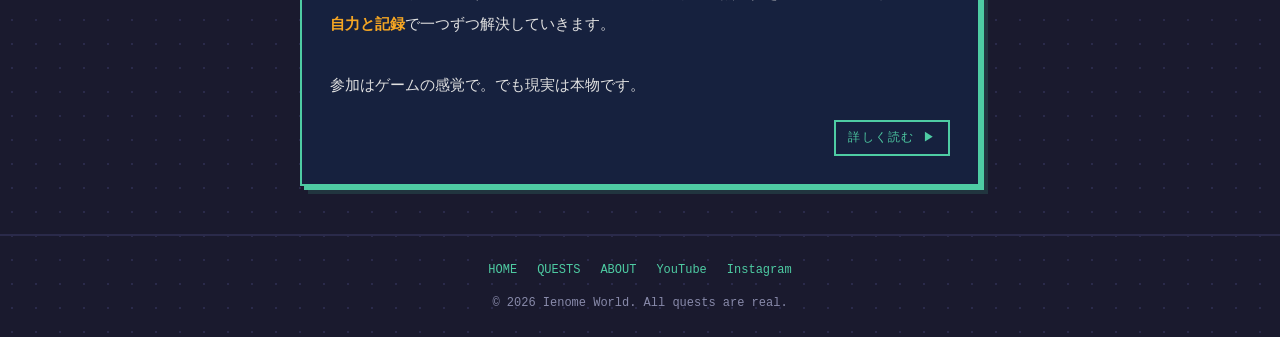
==== commit 33515dfc: "Implement full Ienome World MVP website - 4ページ構成: index / quests / quest / about - data/quests.json:" ====
--- a/index.html
+++ b/index.html
@@ -1,261 +1,133 @@
 <!DOCTYPE html>
 <html lang="ja">
 <head>
-  <meta charset="UTF-8" />
-  <meta name="viewport" content="width=device-width, initial-scale=1.0" />
-  <title>家の目 | 古民家クエスト</title>
-  <link rel="preconnect" href="https://fonts.googleapis.com" />
-  <link rel="preconnect" href="https://fonts.gstatic.com" crossorigin />
-  <link href="https://fonts.googleapis.com/css2?family=Press+Start+2P&family=Noto+Sans+JP:wght@400;700&display=swap" rel="stylesheet" />
-  <link rel="stylesheet" href="style.css" />
+  <meta charset="UTF-8">
+  <meta name="viewport" content="width=device-width, initial-scale=1.0">
+  <meta name="description" content="Ienome World（家の芽ワールド）— 現実の家がクエストで進化する、参加型ワールド。DIYと支援でリアルな家を育てるプロジェクト。">
+  <title>Ienome World | 家の芽ワールド</title>
+  <link rel="stylesheet" href="css/styles.css">
 </head>
 <body>
 
-  <!-- ===== STARS BACKGROUND ===== -->
-  <div class="stars" id="stars"></div>
+  <!-- ========== ナビゲーション ========== -->
+  <nav class="nav">
+    <div class="nav__inner">
+      <a href="index.html" class="nav__logo">⛏ IENOME</a>
+      <ul class="nav__links">
+        <li><a href="index.html" class="active">HOME</a></li>
+        <li><a href="quests.html">QUESTS</a></li>
+        <li><a href="about.html">ABOUT</a></li>
+      </ul>
+    </div>
+  </nav>
 
-  <!-- ===== HEADER ===== -->
-  <header class="site-header">
-    <div class="header-inner">
-      <div class="logo-block">
-        <div class="pixel-house">
-          <div class="ph-roof"></div>
-          <div class="ph-wall">
-            <div class="ph-window"></div>
-            <div class="ph-door"></div>
-          </div>
-        </div>
-        <div class="logo-text">
-          <h1 class="site-title">家の目</h1>
-          <p class="site-subtitle">IENOME QUEST</p>
-        </div>
+  <!-- ========== ヒーローセクション ========== -->
+  <header class="hero">
+    <div class="container">
+      <p class="hero__eyebrow">[ WORLD ONLINE ]</p>
+      <h1 class="hero__title">Ienome World</h1>
+      <p class="hero__title-jp">家の芽ワールド</p>
+      <p class="hero__sub">
+        現実の家がクエストで進化する、参加型ワールド。<br>
+        DIYと支援で、リアルな家を育てるプロジェクト。
+      </p>
+      <div class="btn-group">
+        <a href="quests.html" class="btn btn--primary">⚔ クエスト一覧へ</a>
+        <a href="about.html" class="btn">世界観を知る ▶</a>
       </div>
-      <nav class="header-nav">
-        <a href="#quests" class="nav-btn">クエスト</a>
-        <a href="#about" class="nav-btn">この家について</a>
-        <a href="#log" class="nav-btn">冒険ログ</a>
-      </nav>
+      <!-- SNSリンク（URLを実際のものに差し替えてください） -->
+      <div class="btn-group" style="margin-top:12px;">
+        <a href="https://www.youtube.com/@IenomeWorld" target="_blank" rel="noopener noreferrer" class="btn btn--gold btn--sm">▶ YouTube</a>
+        <a href="https://www.instagram.com/ienome_world/" target="_blank" rel="noopener noreferrer" class="btn btn--sm" style="border-color:#c13584;color:#c13584;">📷 Instagram</a>
+      </div>
     </div>
   </header>
 
-  <!-- ===== HERO ===== -->
-  <section class="hero">
-    <div class="hero-inner">
-      <div class="typewriter-wrap">
-        <p class="typewriter" id="typewriter"></p>
-      </div>
-      <h2 class="hero-title">古民家を<br>みんなで<br>よみがえらせよう</h2>
-      <p class="hero-desc">
-        岐阜県の山あいに佇む築150年の古民家「家の目」。<br>
-        この家を守る冒険に、あなたも参加しませんか？<br>
-        クエストを選んで、投げ銭で応援してください。
-      </p>
-      <a href="#quests" class="cta-btn pixel-btn">
-        <span>クエストボードへ</span>
-        <svg width="16" height="16" viewBox="0 0 16 16" fill="none"><path d="M2 8h12M8 2l6 6-6 6" stroke="currentColor" stroke-width="2"/></svg>
-      </a>
-    </div>
-    <div class="hero-scene">
-      <div class="mc-world">
-        <div class="mc-sky"></div>
-        <div class="mc-mountains">
-          <div class="mc-mountain m1"></div>
-          <div class="mc-mountain m2"></div>
-          <div class="mc-mountain m3"></div>
-        </div>
-        <div class="mc-ground">
-          <div class="mc-house">
-            <div class="mc-house-roof"></div>
-            <div class="mc-house-body">
-              <div class="mc-house-window left"></div>
-              <div class="mc-house-door"></div>
-              <div class="mc-house-window right"></div>
-            </div>
+  <!-- ========== ワールド統計 ========== -->
+  <section class="section">
+    <div class="container">
+      <div class="section-title">World Status</div>
+      <!--
+        main.js が動的に書き換えます。
+        JavaScript が無効な環境向けにフォールバックを表示しています。
+      -->
+      <div id="world-stats">
+        <div class="stats-grid">
+          <div class="stat-card">
+            <div class="stat-card__label">Population</div>
+            <div class="stat-card__value">--</div>
+            <div class="stat-card__unit">followers &amp; subscribers</div>
           </div>
-          <div class="mc-tree t1"><div class="mc-tree-top"></div><div class="mc-tree-trunk"></div></div>
-          <div class="mc-tree t2"><div class="mc-tree-top"></div><div class="mc-tree-trunk"></div></div>
-          <div class="mc-tree t3"><div class="mc-tree-top"></div><div class="mc-tree-trunk"></div></div>
+          <div class="stat-card">
+            <div class="stat-card__label">Support Power</div>
+            <div class="stat-card__value">¥--</div>
+            <div class="stat-card__unit">total funded</div>
+          </div>
+          <div class="stat-card">
+            <div class="stat-card__label">Quests Cleared</div>
+            <div class="stat-card__value">--</div>
+            <div class="stat-card__unit">completed quests</div>
+          </div>
+          <div class="stat-card">
+            <div class="stat-card__label">Build Level</div>
+            <div class="stat-card__value">Lv.--</div>
+            <div class="stat-card__unit">world progress</div>
+          </div>
         </div>
       </div>
     </div>
   </section>
 
-  <!-- ===== STATS ===== -->
-  <section class="stats-bar">
-    <div class="stat-item">
-      <span class="stat-icon">🏠</span>
-      <div>
-        <div class="stat-num" data-target="150">0</div>
-        <div class="stat-label">年の歴史</div>
+  <!-- ========== Now Active Quests ========== -->
+  <section class="section">
+    <div class="container">
+      <div class="section-title">⚡ Now Active Quests</div>
+      <!-- main.js がここにカードを挿入します -->
+      <div id="active-quests">
+        <div class="state-message">
+          <p>[ LOADING<span class="loading-dots"></span> ]</p>
+        </div>
       </div>
-    </div>
-    <div class="stat-item">
-      <span class="stat-icon">⚔️</span>
-      <div>
-        <div class="stat-num" data-target="12">0</div>
-        <div class="stat-label">進行中クエスト</div>
-      </div>
-    </div>
-    <div class="stat-item">
-      <span class="stat-icon">👥</span>
-      <div>
-        <div class="stat-num" data-target="47">0</div>
-        <div class="stat-label">サポーター</div>
-      </div>
-    </div>
-    <div class="stat-item">
-      <span class="stat-icon">💰</span>
-      <div>
-        <div class="stat-num" data-target="328000" data-prefix="¥">0</div>
-        <div class="stat-label">投げ銭総額</div>
+      <div class="text-center mt-8">
+        <a href="quests.html" class="btn">すべてのクエストを見る →</a>
       </div>
     </div>
   </section>
 
-  <!-- ===== ABOUT ===== -->
-  <section class="about-section" id="about">
-    <div class="section-inner">
-      <div class="section-header">
-        <div class="pixel-icon">📜</div>
-        <h2 class="section-title">この家について</h2>
-      </div>
-      <div class="about-grid">
-        <div class="about-card mc-panel">
-          <div class="about-card-icon">🌲</div>
-          <h3>どんな家？</h3>
-          <p>岐阜県飛騨地方の山村に残る築約150年の茅葺き古民家。かつては大家族が暮らし、囲炉裏を囲んで語り合った、温かな空間です。</p>
-        </div>
-        <div class="about-card mc-panel">
-          <div class="about-card-icon">⚡</div>
-          <h3>なぜ今？</h3>
-          <p>屋根の老朽化・柱の傾き・土台の腐食など、このままでは10年以内に倒壊の危機。地域の記憶を次世代へつなぐため、今すぐ修復が必要です。</p>
-        </div>
-        <div class="about-card mc-panel">
-          <div class="about-card-icon">🤝</div>
-          <h3>あなたの力を</h3>
-          <p>プロの職人と地域ボランティアが協力して修復を進めています。クエストに投げ銭することで、直接その工事費用として使われます。</p>
+  <!-- ========== ワールドコンセプト（静的） ========== -->
+  <section class="section" style="border-top: 1px solid var(--color-border-dark);">
+    <div class="container">
+      <div class="section-title">What is Ienome?</div>
+      <div class="pixel-box" style="max-width:680px; margin:0 auto; padding:28px;">
+        <p style="line-height:2; font-size:0.95rem; color:var(--color-text);">
+          Ienome Worldは、ボロボロな実家を<strong style="color:var(--color-accent)">クエスト</strong>に変換して公開・修繕するプロジェクトです。<br><br>
+          住んでいる家の問題（水漏れ・壊れた設備・エネルギーの無駄）を
+          リストアップし、<strong style="color:var(--color-accent2)">支援と自力と記録</strong>で一つずつ解決していきます。<br><br>
+          参加はゲームの感覚で。でも現実は本物です。
+        </p>
+        <div style="margin-top:20px; text-align:right;">
+          <a href="about.html" class="btn btn--sm">詳しく読む ▶</a>
         </div>
       </div>
     </div>
   </section>
 
-  <!-- ===== QUEST BOARD ===== -->
-  <section class="quest-section" id="quests">
-    <div class="section-inner">
-      <div class="section-header">
-        <div class="pixel-icon">⚔️</div>
-        <h2 class="section-title">クエストボード</h2>
+  <!-- ========== フッター ========== -->
+  <footer class="footer">
+    <div class="container">
+      <div class="footer__links">
+        <a href="index.html">HOME</a>
+        <a href="quests.html">QUESTS</a>
+        <a href="about.html">ABOUT</a>
+        <a href="https://www.youtube.com/@IenomeWorld" target="_blank" rel="noopener">YouTube</a>
+        <a href="https://www.instagram.com/ienome_world/" target="_blank" rel="noopener">Instagram</a>
       </div>
-      <p class="section-desc">修復に必要な工事がクエストになっています。<br>興味を持ったクエストに投げ銭して応援しよう！</p>
-
-      <!-- Filter -->
-      <div class="filter-bar">
-        <button class="filter-btn active" data-filter="all">すべて</button>
-        <button class="filter-btn" data-filter="urgent">緊急</button>
-        <button class="filter-btn" data-filter="inprogress">進行中</button>
-        <button class="filter-btn" data-filter="open">募集中</button>
-        <button class="filter-btn" data-filter="completed">完了</button>
-      </div>
-
-      <!-- Quest Grid -->
-      <div class="quest-grid" id="questGrid">
-        <!-- Quests are injected by JS -->
-      </div>
-    </div>
-  </section>
-
-  <!-- ===== ADVENTURE LOG ===== -->
-  <section class="log-section" id="log">
-    <div class="section-inner">
-      <div class="section-header">
-        <div class="pixel-icon">📖</div>
-        <h2 class="section-title">冒険ログ</h2>
-      </div>
-      <div class="log-list">
-        <div class="log-entry">
-          <span class="log-date">2026-02-15</span>
-          <span class="log-badge badge-gold">投げ銭</span>
-          <span class="log-text">たろう冒険者が「屋根の修復」クエストに <strong>¥5,000</strong> 投げ銭しました！</span>
-        </div>
-        <div class="log-entry">
-          <span class="log-date">2026-02-14</span>
-          <span class="log-badge badge-green">完了</span>
-          <span class="log-text">「土間の整備」クエストが達成されました！ ありがとうございます。</span>
-        </div>
-        <div class="log-entry">
-          <span class="log-date">2026-02-13</span>
-          <span class="log-badge badge-gold">投げ銭</span>
-          <span class="log-text">はなこ冒険者が「囲炉裏の復元」クエストに <strong>¥10,000</strong> 投げ銭しました！</span>
-        </div>
-        <div class="log-entry">
-          <span class="log-date">2026-02-10</span>
-          <span class="log-badge badge-blue">開始</span>
-          <span class="log-text">「縁側の修繕」クエストが新たに追加されました！</span>
-        </div>
-        <div class="log-entry">
-          <span class="log-date">2026-02-08</span>
-          <span class="log-badge badge-gold">投げ銭</span>
-          <span class="log-text">さくら冒険者が「柱の補強」クエストに <strong>¥3,000</strong> 投げ銭しました！</span>
-        </div>
-        <div class="log-entry">
-          <span class="log-date">2026-02-01</span>
-          <span class="log-badge badge-blue">開始</span>
-          <span class="log-text">「家の目」プロジェクトがスタートしました！</span>
-        </div>
-      </div>
-    </div>
-  </section>
-
-  <!-- ===== FOOTER ===== -->
-  <footer class="site-footer">
-    <div class="footer-inner">
-      <div class="footer-logo">
-        <span class="footer-title">家の目</span>
-        <span class="footer-sub">IENOME QUEST PROJECT</span>
-      </div>
-      <p class="footer-copy">© 2026 家の目プロジェクト. All rights reserved.</p>
-      <p class="footer-note">投げ銭はすべて古民家修復費用として使用されます。</p>
+      <p>&copy; 2026 Ienome World. All quests are real.</p>
     </div>
   </footer>
 
-  <!-- ===== DONATE MODAL ===== -->
-  <div class="modal-overlay" id="modalOverlay">
-    <div class="modal mc-panel" id="modal">
-      <button class="modal-close" id="modalClose">✕</button>
-      <div class="modal-header">
-        <div class="modal-icon" id="modalIcon"></div>
-        <h3 class="modal-title" id="modalTitle"></h3>
-        <div class="modal-status" id="modalStatus"></div>
-      </div>
-      <div class="modal-progress-wrap">
-        <div class="modal-progress-bar">
-          <div class="modal-progress-fill" id="modalProgressFill"></div>
-        </div>
-        <div class="modal-progress-label">
-          <span id="modalRaised">¥0</span> / <span id="modalGoal">¥0</span>
-        </div>
-      </div>
-      <p class="modal-desc" id="modalDesc"></p>
-      <div class="donate-amounts">
-        <button class="amount-btn" data-amount="500">¥500</button>
-        <button class="amount-btn" data-amount="1000">¥1,000</button>
-        <button class="amount-btn" data-amount="3000">¥3,000</button>
-        <button class="amount-btn" data-amount="5000">¥5,000</button>
-        <button class="amount-btn" data-amount="10000">¥10,000</button>
-        <button class="amount-btn custom-amount-btn" data-amount="custom">任意の金額</button>
-      </div>
-      <div class="custom-input-wrap" id="customInputWrap">
-        <input type="number" class="custom-input" id="customInput" placeholder="金額を入力 (円)" min="100" />
-      </div>
-      <button class="donate-submit pixel-btn" id="donateSubmit">
-        <span>投げ銭する！</span>
-      </button>
-    </div>
-  </div>
-
-  <!-- ===== TOAST ===== -->
-  <div class="toast" id="toast"></div>
-
-  <script src="script.js"></script>
+  <!-- JS: utils → main の順で読み込む -->
+  <script src="js/utils.js"></script>
+  <script src="js/main.js"></script>
 </body>
 </html>
--- a/css/styles.css
+++ b/css/styles.css
@@ -0,0 +1,929 @@
+/* ==============================================
+   Ienome World - Pixel / Minecraft テーマ CSS
+   ============================================== */
+
+/* ---------- CSS カスタムプロパティ（テーマ変数） ---------- */
+:root {
+  /* メインカラー */
+  --color-bg:          #1a1a2e;   /* 夜の草原っぽい深紺 */
+  --color-bg-card:     #16213e;   /* カード背景 */
+  --color-bg-panel:    #0f3460;   /* パネル系 */
+  --color-border:      #4ecca3;   /* ピクセル枠（エメラルドっぽい緑） */
+  --color-border-dark: #2a2a4a;   /* 薄い仕切り */
+  --color-text:        #e0e0e0;   /* メインテキスト */
+  --color-text-dim:    #888aaa;   /* 薄いテキスト */
+  --color-accent:      #4ecca3;   /* アクセント（緑） */
+  --color-accent2:     #f5a623;   /* アクセント2（金・経験値っぽい） */
+  --color-danger:      #e74c3c;   /* 警告・LOCKED */
+  --color-success:     #2ecc71;   /* 成功・CLEARED */
+
+  /* カテゴリバッジ色 */
+  --cat-build:  #e67e22;  /* 木材色っぽいオレンジ */
+  --cat-life:   #27ae60;  /* 自然・緑 */
+  --cat-lore:   #8e44ad;  /* 魔法・紫 */
+  --cat-event:  #2980b9;  /* 水色 */
+  --cat-world:  #c0392b;  /* レッドストーン赤 */
+
+  /* タイポグラフィ */
+  --font-main:  'Courier New', Courier, monospace; /* ピクセルっぽい等幅 */
+  --font-jp:    'Hiragino Kaku Gothic ProN', 'Meiryo', sans-serif;
+
+  /* スペーシング */
+  --px: 4px;   /* 1ピクセルブロック単位 */
+  --radius: 0; /* ピクセル風：角丸なし */
+}
+
+/* ---------- リセット & ベース ---------- */
+*, *::before, *::after {
+  box-sizing: border-box;
+  margin: 0;
+  padding: 0;
+}
+
+html {
+  scroll-behavior: smooth;
+}
+
+body {
+  background-color: var(--color-bg);
+  color: var(--color-text);
+  font-family: var(--font-jp);
+  line-height: 1.7;
+  /* ドット格子背景（CSSで生成） */
+  background-image:
+    radial-gradient(circle, #2a2a4a 1px, transparent 1px);
+  background-size: 24px 24px;
+  min-height: 100vh;
+}
+
+a {
+  color: var(--color-accent);
+  text-decoration: none;
+}
+a:hover {
+  text-decoration: underline;
+  color: var(--color-accent2);
+}
+
+img {
+  max-width: 100%;
+  display: block;
+}
+
+/* ---------- タイポグラフィ ---------- */
+h1, h2, h3, h4 {
+  font-family: var(--font-main);
+  letter-spacing: 0.05em;
+  line-height: 1.3;
+}
+
+h1 { font-size: clamp(1.8rem, 5vw, 3rem); }
+h2 { font-size: clamp(1.3rem, 3vw, 2rem); }
+h3 { font-size: clamp(1rem, 2.5vw, 1.4rem); }
+
+/* ---------- レイアウト ---------- */
+.container {
+  max-width: 1100px;
+  margin: 0 auto;
+  padding: 0 16px;
+}
+
+.section {
+  padding: 48px 0;
+}
+
+/* ---------- ピクセル枠ボックス ---------- */
+/* ステップ状の影でブロック感を演出 */
+.pixel-box {
+  border: 2px solid var(--color-border);
+  background: var(--color-bg-card);
+  box-shadow:
+    4px 4px 0 0 var(--color-border),
+    8px 8px 0 0 rgba(78, 204, 163, 0.15);
+  padding: calc(var(--px) * 4);
+}
+
+.pixel-box--panel {
+  border-color: var(--color-border-dark);
+  box-shadow:
+    4px 4px 0 0 var(--color-border-dark);
+}
+
+/* ---------- ナビゲーション ---------- */
+.nav {
+  background: rgba(15, 52, 96, 0.95);
+  border-bottom: 2px solid var(--color-border);
+  backdrop-filter: blur(4px);
+  position: sticky;
+  top: 0;
+  z-index: 100;
+}
+
+.nav__inner {
+  display: flex;
+  align-items: center;
+  justify-content: space-between;
+  padding: 12px 16px;
+  max-width: 1100px;
+  margin: 0 auto;
+}
+
+.nav__logo {
+  font-family: var(--font-main);
+  font-size: 1.1rem;
+  color: var(--color-accent);
+  font-weight: bold;
+  letter-spacing: 0.1em;
+}
+
+.nav__links {
+  display: flex;
+  gap: 8px;
+  list-style: none;
+}
+
+.nav__links a {
+  font-family: var(--font-main);
+  font-size: 0.85rem;
+  color: var(--color-text);
+  padding: 6px 12px;
+  border: 1px solid transparent;
+  transition: border-color 0.15s, color 0.15s;
+}
+
+.nav__links a:hover,
+.nav__links a.active {
+  border-color: var(--color-accent);
+  color: var(--color-accent);
+  text-decoration: none;
+}
+
+/* ---------- ヒーローセクション ---------- */
+.hero {
+  text-align: center;
+  padding: 80px 16px 60px;
+  position: relative;
+}
+
+.hero__eyebrow {
+  font-family: var(--font-main);
+  font-size: 0.75rem;
+  letter-spacing: 0.3em;
+  color: var(--color-accent);
+  margin-bottom: 12px;
+  text-transform: uppercase;
+}
+
+.hero__title {
+  color: var(--color-accent);
+  text-shadow: 3px 3px 0 rgba(78, 204, 163, 0.3);
+  margin-bottom: 8px;
+}
+
+.hero__title-jp {
+  font-size: clamp(1rem, 2.5vw, 1.4rem);
+  color: var(--color-text-dim);
+  font-family: var(--font-jp);
+  font-weight: normal;
+  margin-bottom: 20px;
+}
+
+.hero__sub {
+  font-size: clamp(0.9rem, 2vw, 1.1rem);
+  color: var(--color-text-dim);
+  max-width: 600px;
+  margin: 0 auto 32px;
+}
+
+/* ---------- ボタン ---------- */
+.btn {
+  display: inline-block;
+  font-family: var(--font-main);
+  font-size: 0.9rem;
+  padding: 10px 20px;
+  border: 2px solid var(--color-accent);
+  background: transparent;
+  color: var(--color-accent);
+  cursor: pointer;
+  letter-spacing: 0.1em;
+  transition: background 0.15s, color 0.15s, box-shadow 0.15s;
+  text-transform: uppercase;
+}
+
+.btn:hover {
+  background: var(--color-accent);
+  color: var(--color-bg);
+  box-shadow: 4px 4px 0 rgba(78, 204, 163, 0.4);
+  text-decoration: none;
+}
+
+.btn--primary {
+  background: var(--color-accent);
+  color: var(--color-bg);
+}
+
+.btn--primary:hover {
+  background: var(--color-accent2);
+  border-color: var(--color-accent2);
+  color: var(--color-bg);
+}
+
+.btn--gold {
+  border-color: var(--color-accent2);
+  color: var(--color-accent2);
+}
+
+.btn--gold:hover {
+  background: var(--color-accent2);
+  color: var(--color-bg);
+  box-shadow: 4px 4px 0 rgba(245, 166, 35, 0.4);
+}
+
+.btn--danger {
+  border-color: var(--color-danger);
+  color: var(--color-danger);
+  cursor: not-allowed;
+  opacity: 0.6;
+}
+
+.btn--sm {
+  font-size: 0.75rem;
+  padding: 6px 12px;
+}
+
+.btn-group {
+  display: flex;
+  gap: 12px;
+  flex-wrap: wrap;
+  justify-content: center;
+  margin-top: 8px;
+}
+
+/* ---------- ワールド統計 ---------- */
+.stats-grid {
+  display: grid;
+  grid-template-columns: repeat(auto-fit, minmax(180px, 1fr));
+  gap: 16px;
+  margin: 32px 0;
+}
+
+.stat-card {
+  text-align: center;
+  padding: 20px 16px;
+  border: 2px solid var(--color-border-dark);
+  background: var(--color-bg-card);
+  box-shadow: 3px 3px 0 0 var(--color-border-dark);
+  position: relative;
+  overflow: hidden;
+}
+
+.stat-card::before {
+  content: '';
+  position: absolute;
+  top: 0; left: 0; right: 0;
+  height: 2px;
+  background: var(--color-accent);
+}
+
+.stat-card__label {
+  font-family: var(--font-main);
+  font-size: 0.65rem;
+  letter-spacing: 0.25em;
+  color: var(--color-text-dim);
+  text-transform: uppercase;
+  margin-bottom: 8px;
+}
+
+.stat-card__value {
+  font-family: var(--font-main);
+  font-size: clamp(1.4rem, 3vw, 2rem);
+  color: var(--color-accent2);
+  font-weight: bold;
+}
+
+.stat-card__unit {
+  font-size: 0.75rem;
+  color: var(--color-text-dim);
+  margin-top: 4px;
+}
+
+/* ---------- セクションタイトル ---------- */
+.section-title {
+  font-family: var(--font-main);
+  font-size: clamp(0.8rem, 2vw, 1rem);
+  letter-spacing: 0.3em;
+  color: var(--color-accent);
+  text-transform: uppercase;
+  border-left: 4px solid var(--color-accent);
+  padding-left: 12px;
+  margin-bottom: 24px;
+}
+
+/* ---------- クエストカード ---------- */
+.quest-grid {
+  display: grid;
+  grid-template-columns: repeat(auto-fill, minmax(280px, 1fr));
+  gap: 20px;
+}
+
+.quest-card {
+  border: 2px solid var(--color-border-dark);
+  background: var(--color-bg-card);
+  box-shadow: 4px 4px 0 0 var(--color-border-dark);
+  display: flex;
+  flex-direction: column;
+  transition: box-shadow 0.15s, border-color 0.15s;
+  position: relative;
+  overflow: hidden;
+}
+
+.quest-card:hover {
+  border-color: var(--color-accent);
+  box-shadow: 4px 4px 0 0 var(--color-accent),
+              8px 8px 0 0 rgba(78, 204, 163, 0.15);
+}
+
+/* CLEARED スタンプ */
+.quest-card--cleared::after {
+  content: 'CLEARED';
+  position: absolute;
+  top: 50%;
+  left: 50%;
+  transform: translate(-50%, -50%) rotate(-20deg);
+  font-family: var(--font-main);
+  font-size: 2rem;
+  font-weight: bold;
+  color: var(--color-success);
+  border: 4px solid var(--color-success);
+  padding: 4px 16px;
+  opacity: 0.6;
+  pointer-events: none;
+  letter-spacing: 0.2em;
+  white-space: nowrap;
+}
+
+.quest-card--locked {
+  opacity: 0.7;
+  filter: grayscale(30%);
+}
+
+.quest-card__header {
+  padding: 16px;
+  border-bottom: 1px solid var(--color-border-dark);
+  display: flex;
+  align-items: flex-start;
+  gap: 12px;
+}
+
+.quest-card__icon {
+  font-size: 2rem;
+  line-height: 1;
+  flex-shrink: 0;
+}
+
+.quest-card__meta {
+  flex: 1;
+  min-width: 0;
+}
+
+.quest-card__name {
+  font-family: var(--font-main);
+  font-size: 0.95rem;
+  color: var(--color-text);
+  margin-bottom: 6px;
+  word-break: break-word;
+}
+
+.quest-card__body {
+  padding: 12px 16px;
+  flex: 1;
+}
+
+.quest-card__desc {
+  font-size: 0.82rem;
+  color: var(--color-text-dim);
+  margin-bottom: 12px;
+  line-height: 1.5;
+}
+
+.quest-card__footer {
+  padding: 12px 16px;
+  border-top: 1px solid var(--color-border-dark);
+  display: flex;
+  gap: 8px;
+  flex-wrap: wrap;
+}
+
+/* LOCKED バナー */
+.locked-banner {
+  background: var(--color-danger);
+  color: #fff;
+  font-family: var(--font-main);
+  font-size: 0.7rem;
+  letter-spacing: 0.2em;
+  text-align: center;
+  padding: 4px;
+}
+
+/* ---------- カテゴリバッジ ---------- */
+.badge {
+  display: inline-block;
+  font-family: var(--font-main);
+  font-size: 0.65rem;
+  letter-spacing: 0.1em;
+  padding: 2px 8px;
+  text-transform: uppercase;
+  border: 1px solid;
+}
+
+.badge--BUILD  { color: var(--cat-build);  border-color: var(--cat-build);  }
+.badge--LIFE   { color: var(--cat-life);   border-color: var(--cat-life);   }
+.badge--LORE   { color: var(--cat-lore);   border-color: var(--cat-lore);   }
+.badge--EVENT  { color: var(--cat-event);  border-color: var(--cat-event);  }
+.badge--WORLD  { color: var(--cat-world);  border-color: var(--cat-world);  }
+
+/* ---------- 進捗バー ---------- */
+.progress-wrap {
+  margin: 8px 0;
+}
+
+.progress-bar-bg {
+  height: 12px;
+  background: var(--color-border-dark);
+  border: 1px solid var(--color-border-dark);
+  position: relative;
+  overflow: hidden;
+}
+
+.progress-bar-fill {
+  height: 100%;
+  background: var(--color-accent);
+  /* ピクセルっぽいブロック進捗：段差テクスチャ */
+  background-image: repeating-linear-gradient(
+    90deg,
+    transparent 0px,
+    transparent 7px,
+    rgba(0,0,0,0.15) 7px,
+    rgba(0,0,0,0.15) 8px
+  );
+  transition: width 0.6s ease;
+  min-width: 0;
+}
+
+.progress-bar-fill--gold {
+  background: var(--color-accent2);
+  background-image: repeating-linear-gradient(
+    90deg,
+    transparent 0px,
+    transparent 7px,
+    rgba(0,0,0,0.15) 7px,
+    rgba(0,0,0,0.15) 8px
+  );
+}
+
+.progress-text {
+  font-family: var(--font-main);
+  font-size: 0.75rem;
+  color: var(--color-text-dim);
+  display: flex;
+  justify-content: space-between;
+  margin-top: 4px;
+}
+
+.progress-text--highlight {
+  color: var(--color-accent);
+}
+
+/* ---------- フィルター & ソート ---------- */
+.filter-bar {
+  display: flex;
+  flex-wrap: wrap;
+  gap: 8px;
+  margin-bottom: 24px;
+  align-items: center;
+}
+
+.filter-bar__label {
+  font-family: var(--font-main);
+  font-size: 0.7rem;
+  color: var(--color-text-dim);
+  letter-spacing: 0.15em;
+  text-transform: uppercase;
+}
+
+.filter-btn {
+  font-family: var(--font-main);
+  font-size: 0.75rem;
+  padding: 5px 14px;
+  border: 1px solid var(--color-border-dark);
+  background: transparent;
+  color: var(--color-text-dim);
+  cursor: pointer;
+  letter-spacing: 0.1em;
+  transition: all 0.15s;
+  text-transform: uppercase;
+}
+
+.filter-btn:hover,
+.filter-btn.active {
+  border-color: var(--color-accent);
+  color: var(--color-accent);
+}
+
+.filter-btn.active {
+  background: rgba(78, 204, 163, 0.1);
+}
+
+.sort-select {
+  font-family: var(--font-main);
+  font-size: 0.75rem;
+  padding: 5px 10px;
+  border: 1px solid var(--color-border-dark);
+  background: var(--color-bg-card);
+  color: var(--color-text);
+  cursor: pointer;
+  margin-left: auto;
+}
+
+/* ---------- クエスト詳細ページ ---------- */
+.quest-detail {
+  display: grid;
+  grid-template-columns: 1fr 280px;
+  gap: 24px;
+  align-items: start;
+}
+
+@media (max-width: 768px) {
+  .quest-detail {
+    grid-template-columns: 1fr;
+  }
+}
+
+.quest-detail__main { }
+
+.quest-detail__sidebar {
+  position: sticky;
+  top: 80px;
+}
+
+.quest-detail__title {
+  font-family: var(--font-main);
+  font-size: clamp(1.3rem, 3vw, 2rem);
+  color: var(--color-accent);
+  margin-bottom: 12px;
+  word-break: break-word;
+}
+
+.quest-detail__icon-wrap {
+  font-size: 3rem;
+  line-height: 1;
+  margin-bottom: 8px;
+}
+
+.quest-detail__section {
+  margin-bottom: 28px;
+}
+
+.quest-detail__section-title {
+  font-family: var(--font-main);
+  font-size: 0.7rem;
+  letter-spacing: 0.25em;
+  color: var(--color-accent);
+  text-transform: uppercase;
+  margin-bottom: 10px;
+  padding-bottom: 6px;
+  border-bottom: 1px solid var(--color-border-dark);
+}
+
+.quest-detail__text {
+  font-size: 0.9rem;
+  color: var(--color-text);
+  line-height: 1.8;
+}
+
+/* 予算内訳テーブル */
+.budget-table {
+  width: 100%;
+  border-collapse: collapse;
+  font-family: var(--font-main);
+  font-size: 0.8rem;
+}
+
+.budget-table th,
+.budget-table td {
+  padding: 8px 12px;
+  border: 1px solid var(--color-border-dark);
+  text-align: left;
+}
+
+.budget-table th {
+  background: var(--color-bg-panel);
+  color: var(--color-text-dim);
+  font-size: 0.7rem;
+  letter-spacing: 0.1em;
+  text-transform: uppercase;
+}
+
+.budget-table td:last-child {
+  text-align: right;
+  color: var(--color-accent2);
+}
+
+.budget-table tr:last-child td {
+  border-top: 2px solid var(--color-border);
+  font-weight: bold;
+  color: var(--color-accent);
+}
+
+/* Before/After 画像 */
+.before-after {
+  display: grid;
+  grid-template-columns: 1fr 1fr;
+  gap: 12px;
+}
+
+.before-after__item {
+  text-align: center;
+}
+
+.before-after__label {
+  font-family: var(--font-main);
+  font-size: 0.7rem;
+  letter-spacing: 0.2em;
+  color: var(--color-text-dim);
+  margin-bottom: 6px;
+  text-transform: uppercase;
+}
+
+.before-after__img {
+  width: 100%;
+  aspect-ratio: 4/3;
+  object-fit: cover;
+  border: 2px solid var(--color-border-dark);
+  background: var(--color-bg-panel);
+}
+
+/* 進捗ログ（タイムライン） */
+.timeline {
+  list-style: none;
+  position: relative;
+  padding-left: 20px;
+}
+
+.timeline::before {
+  content: '';
+  position: absolute;
+  left: 0; top: 0; bottom: 0;
+  width: 2px;
+  background: var(--color-border-dark);
+}
+
+.timeline__item {
+  position: relative;
+  margin-bottom: 20px;
+}
+
+.timeline__item::before {
+  content: '■';
+  position: absolute;
+  left: -24px;
+  color: var(--color-accent);
+  font-size: 0.6rem;
+  top: 4px;
+}
+
+.timeline__date {
+  font-family: var(--font-main);
+  font-size: 0.7rem;
+  color: var(--color-text-dim);
+  margin-bottom: 4px;
+}
+
+.timeline__text {
+  font-size: 0.85rem;
+  color: var(--color-text);
+}
+
+/* YouTube 埋め込み */
+.video-embed {
+  width: 100%;
+  aspect-ratio: 16/9;
+  border: 2px solid var(--color-border-dark);
+  background: #000;
+}
+
+/* 支援サイドバー */
+.support-panel {
+  padding: 20px;
+  text-align: center;
+}
+
+.support-panel__amount {
+  font-family: var(--font-main);
+  font-size: 1.5rem;
+  color: var(--color-accent2);
+  margin: 12px 0 4px;
+}
+
+.support-panel__goal {
+  font-family: var(--font-main);
+  font-size: 0.75rem;
+  color: var(--color-text-dim);
+  margin-bottom: 16px;
+}
+
+.support-panel .btn {
+  width: 100%;
+  margin-top: 12px;
+  font-size: 1rem;
+  padding: 14px;
+}
+
+/* ---------- About ページ ---------- */
+.lane-grid {
+  display: grid;
+  grid-template-columns: repeat(auto-fit, minmax(220px, 1fr));
+  gap: 16px;
+  margin: 24px 0;
+}
+
+.lane-card {
+  padding: 20px;
+  border: 2px solid var(--color-border-dark);
+  background: var(--color-bg-card);
+  box-shadow: 3px 3px 0 0 var(--color-border-dark);
+  text-align: center;
+}
+
+.lane-card__icon {
+  font-size: 2.5rem;
+  margin-bottom: 12px;
+}
+
+.lane-card__title {
+  font-family: var(--font-main);
+  font-size: 0.85rem;
+  letter-spacing: 0.1em;
+  color: var(--color-accent);
+  margin-bottom: 8px;
+  text-transform: uppercase;
+}
+
+.lane-card__desc {
+  font-size: 0.82rem;
+  color: var(--color-text-dim);
+  line-height: 1.6;
+}
+
+.rules-list {
+  list-style: none;
+  margin: 16px 0;
+}
+
+.rules-list li {
+  font-size: 0.85rem;
+  color: var(--color-text);
+  padding: 8px 0;
+  border-bottom: 1px solid var(--color-border-dark);
+  display: flex;
+  gap: 10px;
+  align-items: baseline;
+}
+
+.rules-list li::before {
+  content: '▶';
+  color: var(--color-accent);
+  font-size: 0.6rem;
+  flex-shrink: 0;
+}
+
+/* ---------- フッター ---------- */
+.footer {
+  border-top: 2px solid var(--color-border-dark);
+  padding: 24px 16px;
+  text-align: center;
+  font-family: var(--font-main);
+  font-size: 0.75rem;
+  color: var(--color-text-dim);
+}
+
+.footer__links {
+  display: flex;
+  gap: 20px;
+  justify-content: center;
+  margin-bottom: 12px;
+  flex-wrap: wrap;
+}
+
+/* ---------- エラー・ローディング ---------- */
+.state-message {
+  text-align: center;
+  padding: 48px 16px;
+  font-family: var(--font-main);
+  color: var(--color-text-dim);
+}
+
+.state-message--error {
+  color: var(--color-danger);
+  border: 2px solid var(--color-danger);
+  background: rgba(231, 76, 60, 0.05);
+  margin: 24px 0;
+}
+
+.loading-dots::after {
+  content: '...';
+  animation: blink-dots 1s steps(3, end) infinite;
+}
+
+@keyframes blink-dots {
+  0%   { content: '.'; }
+  33%  { content: '..'; }
+  66%  { content: '...'; }
+  100% { content: '.'; }
+}
+
+/* ---------- ページ見出しバナー ---------- */
+.page-banner {
+  background: linear-gradient(
+    135deg,
+    var(--color-bg-panel) 0%,
+    var(--color-bg) 100%
+  );
+  border-bottom: 2px solid var(--color-border);
+  padding: 40px 16px;
+  text-align: center;
+}
+
+.page-banner__title {
+  font-family: var(--font-main);
+  color: var(--color-accent);
+  letter-spacing: 0.1em;
+  margin-bottom: 8px;
+}
+
+.page-banner__sub {
+  font-size: 0.85rem;
+  color: var(--color-text-dim);
+}
+
+/* ---------- パンくず ---------- */
+.breadcrumb {
+  font-family: var(--font-main);
+  font-size: 0.75rem;
+  color: var(--color-text-dim);
+  padding: 12px 0;
+  margin-bottom: 24px;
+}
+
+.breadcrumb a {
+  color: var(--color-text-dim);
+}
+
+.breadcrumb a:hover {
+  color: var(--color-accent);
+  text-decoration: none;
+}
+
+.breadcrumb__sep {
+  margin: 0 8px;
+  color: var(--color-border-dark);
+}
+
+/* ---------- レスポンシブ ---------- */
+@media (max-width: 640px) {
+  .nav__links {
+    gap: 4px;
+  }
+
+  .nav__links a {
+    font-size: 0.75rem;
+    padding: 5px 8px;
+  }
+
+  .stats-grid {
+    grid-template-columns: repeat(2, 1fr);
+  }
+
+  .before-after {
+    grid-template-columns: 1fr;
+  }
+
+  .filter-bar {
+    gap: 6px;
+  }
+
+  .sort-select {
+    margin-left: 0;
+    width: 100%;
+  }
+}
+
+/* ---------- ユーティリティ ---------- */
+.text-center { text-align: center; }
+.text-dim { color: var(--color-text-dim); }
+.text-accent { color: var(--color-accent); }
+.text-gold { color: var(--color-accent2); }
+.mt-4 { margin-top: 16px; }
+.mt-8 { margin-top: 32px; }
+.mb-4 { margin-bottom: 16px; }
+.mb-8 { margin-bottom: 32px; }
